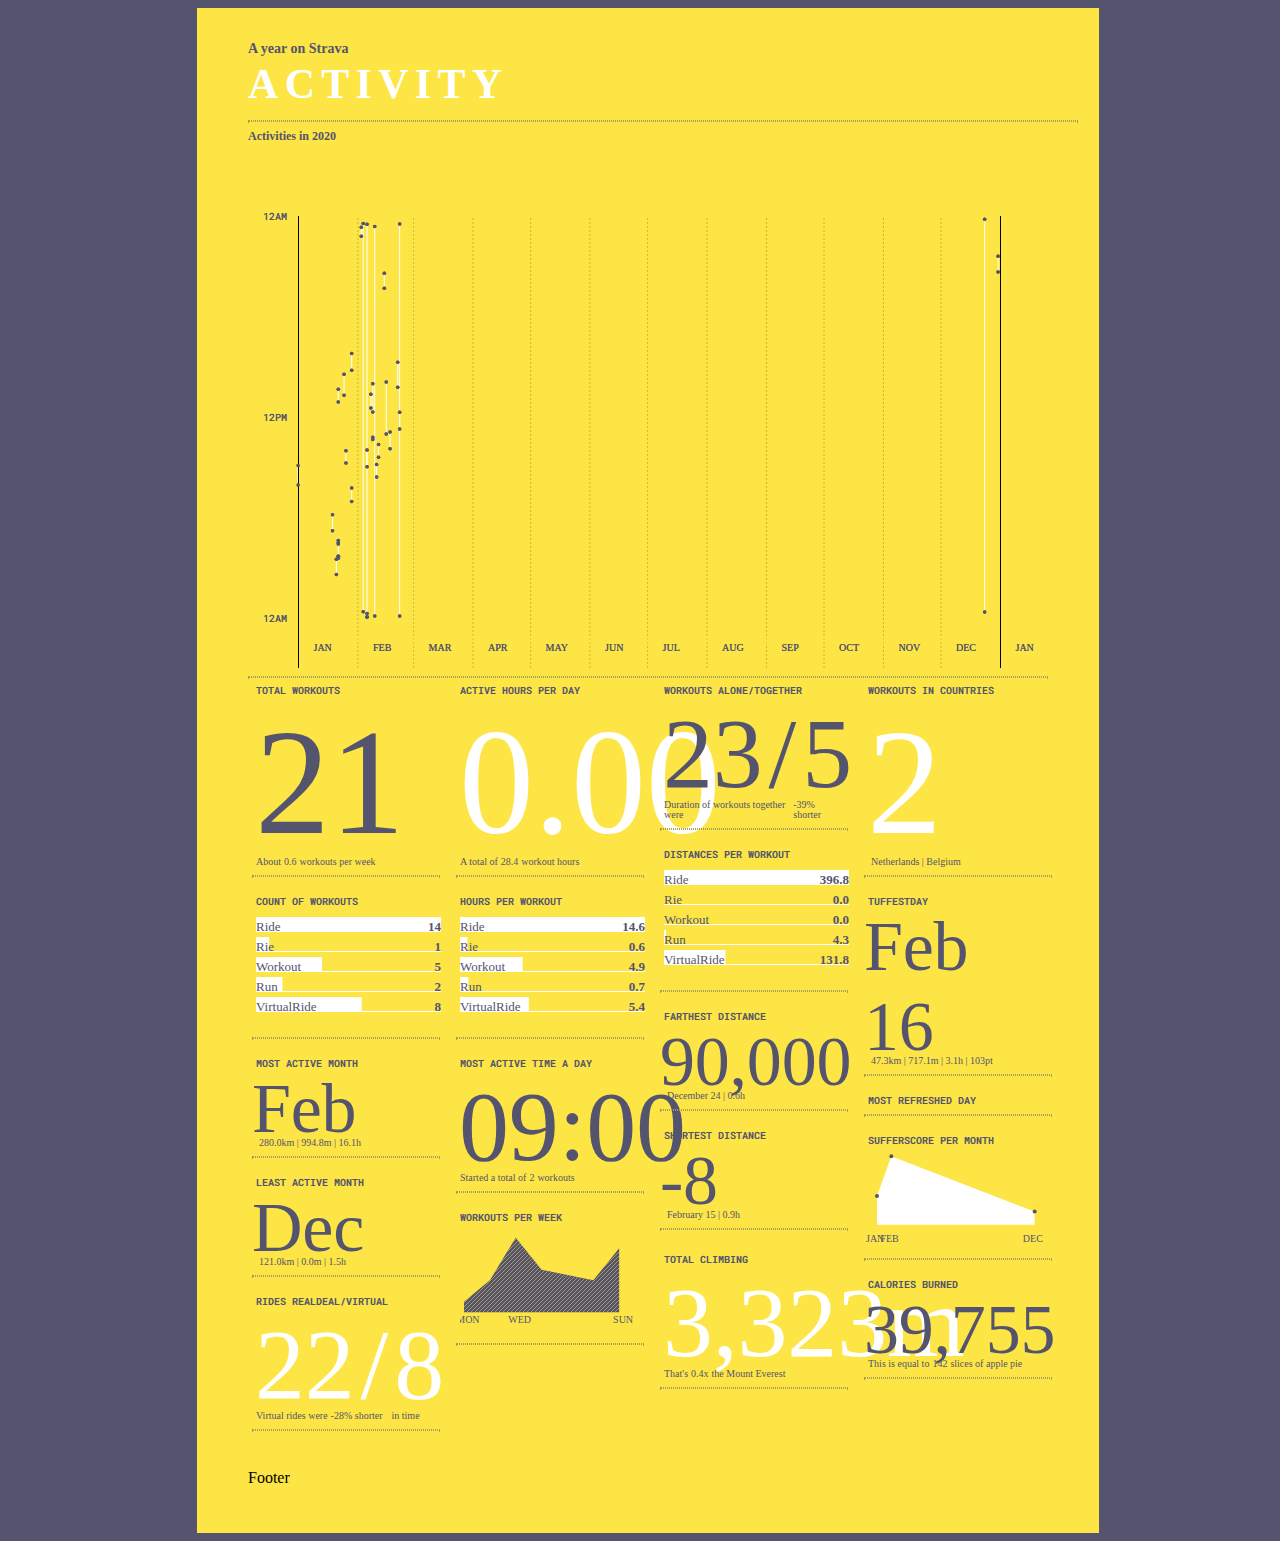
==== index.html @ 21e6b9fd "Changed grid layout and chart" ====
<!--
Design
- Fonts Calibre, Domaine & Filmotype Giant
- Introduction page
- Userflow from page to strava
- font Sizing
- Colouring


METRICS.JS
V Create event count
V Calculaition alone rides vs TOGETHER. -> NEED TOGETHER RIDE
V Calculation time workouts alone vs Together
- Change time Alone vs Together to distance? -> Doesn't work for other workouts
V Count countries
V Separation Countries
V Transition numbers TWEEN - http://4waisenkinder.de/blog/2014/05/11/d3-dot-js-tween-in-detail/
V Formating Time timeFormat https://bl.ocks.org/zanarmstrong/raw/ca0adb7e426c12c06a95/
V CALCULATION TUFFEST DAY make easier
- timeformat Seconds to HH:MM:SS
V Farthest distance
V Climbing + Calories BURNED
V Shortest distance
V Realdeal VS Virtual
V Fixed activeMonthDetails issue
V Added most & least active month
> workoutsPerWeek
- Measuring interval between activities


DUMBBELL.JS
V Try to link d.start_date_local to Y position of circle to testout concept
V Fix X axis (months)
V Fix Y axis (times)
V Chart dots begin and end event
> Fix lines and dots for event which take longer then one DAY
  Potential solution: Create two different dummbells. If day and movingtime are > 23:59:59, use two differetn line components.

      if time of the day (including moving_time)> is bigger then 24:00:00 then +1 day.
      https://stackoverflow.com/questions/18796291/d3-get-current-time-and-subtract-by-2-hours/18796598

- Animation chart
- Animation numbers -> https://observablehq.com/@d3/transition-texttween

BARS.JS
V Create Array of data
V https://observablehq.com/@andrew1johnston/horizontal-bar-chart-a-la-feltron-annual-report-2013

AREA.JS
V https://observablehq.com/@barrerajulio/d3-area-multi-line-experiment
V Add pattern -> https://stackoverflow.com/questions/17776641/fill-rect-with-pattern
V Add pattern -> https://medium.com/@louisemoxy/how-to-create-a-d3-js-stacked-area-chart-with-pattern-fills-3bc4585a36ca
V D3 patterns -> https://iros.github.io/patternfills/sample_d3.html
- Styled axis -> https://observablehq.com/@d3/styled-axes
- Hightlight X axis -> https://bl.ocks.org/wjones127/4ee8ffdb1327cf34e13c3f256cbc18f1


CSS
- Create header, main, footer for each METRIC box (maybe flexbox)
- Sizing fonts (depending input)
-

-->



<!DOCTYPE html>
<html lang="en" dir="ltr">

<head>
  <meta charset="utf-8">
  <meta name="viewport" content="width=device-width">
  <title>Feltron Reports</title>

<!-- CSS -->
  <link href="/css/main.css" rel="stylesheet">
<!-- Favicon -->
  <link rel="shortcut icon" type="image/png" href="image/LvdM-06.png">
<!-- JS -->
  <script type="text/javascript" src="/js/d3.min.js"></script>
  <script type="text/javascript" src="/js/d3-array.min.js"></script>
  <script type="text/javascript" src="/js/metrics.js"></script>
  <script type="text/javascript" src="/js/dumbbell.js"></script>
  <script type="text/javascript" src="/bars.js"></script>
  <script type="text/javascript" src="/area.js"></script>


  <!-- Fonts -->
  <link href="https://fonts.googleapis.com/css?family=Oswald|PT+Mono&display=swap" rel="stylesheet">
  <link href="//db.onlinewebfonts.com/c/510c631b494ab204ca3399d91a9074f6?family=FilmotypeGiant" rel="stylesheet">
  <link href="https://fonts.googleapis.com/css2?family=Roboto+Mono:wght@700&display=swap" rel="stylesheet">

</head>

<body>

  <div id="container">
    <header>
      <h2>A year on Strava</h2>
      <h1>ACTIVITY</h1>
        <hr class="breakLine">
      <h3>Activities in  <span class="activeYear"></span></h3>
    </header>

    <section>
      <div class="chart">
        <script type="text/javascript" src="/js/dumbbell.js"></script>
      </div>
        <hr class="breakLine">
    </section>

    <main>
  <!-- 1st column     -->
      <div class="metricBig">
        <h4>TOTAL WORKOUTS</h4>
        <h6><span class="workoutsCount" id="valuesDark"></span></h6>
        <h5>About <span class="workoutsCountWeek" id="valuesFooter"> </span> workouts per week</h5>
        <hr class="breakLine">
      </div>

      <div class="metricMedium">
      <h4>COUNT OF WORKOUTS</h4>
      <svg id="barsCountWorkouts" class="barsCountWorkouts"></svg>
        <hr class="breakLine">
      </div>

      <div class="metricSmall">
      <h4>MOST ACTIVE MONTH</h4>
      <h6><span class="mostActiveMonth" id="valuesDarkSmall"></span></h6>
      <h5><span class="mostActiveMonthDetails" id="valuesFooter"></span></h5>
      <hr class="breakLine">
      </div>

      <div class="metricSmall">
        <h4>LEAST ACTIVE MONTH</h4>
        <h6><span class="leastActiveMonth" id="valuesDarkSmall"></span></h6>
        <h5><span class="leastActiveMonthDetails" id="valuesFooter"></span></h5>
        <hr class="breakLine">
      </div>

      <div class="metricMedium">
        <h4>RIDES REALDEAL/VIRTUAL</h4>
        <h6><span class="workoutsRealdeal" id="valuesLightMedium"></span><span id="valuesLightMedium">/</span><span class="workoutsVirtual" id="valuesLightMedium"></span></h6>
        <h5>Virtual rides were <span class="workoutsHoursChangeVirtual" id="valuesFooter"></span><span class="workoutsRealdealVirtual" id="valuesFooter"></span>in time</h5>
        <hr class="breakLine">
      </div>

<!-- 2nd COLUMN -->
      <div class="metricBig">
        <h4>ACTIVE HOURS PER DAY</h4>
        <h6><span class="workoutsHoursPerDay" id="valuesLight"></span></h6>
        <h5>A total of <span class="workoutsHoursTotal" id="valuesFooter"></span> workout hours</h5>
        <hr class="breakLine">
      </div>
      <div class="metricMedium">
        <h4>HOURS PER WORKOUT</h4>
        <svg id="barsHoursWorkouts" class="barsHoursWorkouts">
        </svg>
        <hr class="breakLine">
      </div>
      <div class="metricMedium">
        <h4>MOST ACTIVE TIME A DAY</h4>
        <h6><span class="activeTimeOfDay" id="valuesDarkMedium"></span></h6>
        <h5>Started a total of <span class="activeTimeOfDayDetails" id="valuesFooter"></span> workouts </h5>
        <hr class="breakLine">
      </div>
      <div class="metricMedium">
        <h4>WORKOUTS PER WEEK</h4>
        <svg id="areaWorkoutsPerWeek" class="areaWorkoutsPerWeek">
        </svg>
        <hr class="breakLine">
      </div>

  <!-- 3th COLUMN     -->


      <div class="metricMedium">
        <h4>WORKOUTS ALONE/TOGETHER</h4>
        <h6><span class="workoutsAlone" id="valuesDarkMedium"></span><span id="valuesDarkMedium">/</span><span class="workoutsTogether" id="valuesDarkMedium"></span></h6>
        <h5>Duration of workouts together were <span class="workoutsHoursChange" id="valuesFooter"></span><span class="workoutsAloneTogether" id="valuesFooter"></span></h5>
        <hr class="breakLine">
      </div>
      <div class="metricMedium">
        <h4>DISTANCES PER WORKOUT</h4>
        <svg id="barsDistanceWorkouts" class="barsDistanceWorkouts">
        </svg>
        <hr class="breakLine">
      </div>
      <div class="metricSmall">
        <h4>FARTHEST DISTANCE</h4>
        <h6><span class="farthestDistance" id="valuesDarkSmall"></span></h6>
        <h5><span class="farthestDistanceDetails" id="valuesFooter"></span></h5>
        <hr class="breakLine">
      </div>
      <div class="metricMedium">
        <h4>SHORTEST DISTANCE</h4>
        <h6><span class="shortestDistance" id="valuesDarkSmall"></span></h6>
        <h5><span class="shortestDistanceDetails" id="valuesFooter"></span></h5>
        <hr class="breakLine">
      </div>
      <div class="metricMedium">
        <h4>TOTAL CLIMBING</h4>
        <h6><span class="climbing" id="valuesLightMedium"></span></h6>
        <h5>That's <span class="climbingDetails" id="valuesFooter"></span> the Mount Everest</h5>
        <hr class="breakLine">
      </div>

  <!-- 4th COLUMN -->
      <div class="metricBig">
        <h4>WORKOUTS IN COUNTRIES</h4>
        <h6><span class="countriesVisitedCount" id="valuesLight"></span></h6>
        <h5><span class="countriesVisited" id="valuesFooter"></span></h5>
        <hr class="breakLine">
      </div>
      <div class="metricSmall">
        <h4>TUFFESTDAY</h4>
        <h6><span class="tuffestDay" id="valuesDarkSmall"></span></h6>
        <h5><span class="tuffestDayDetails" id="valuesFooter"></span></h5>
        <hr class="breakLine">
      </div>
      <div class="metricSmall">
        <h4>MOST REFRESHED DAY</h4>
            <hr class="breakLine">
      </div>
      <div class="metricMedium">
        <h4>SUFFERSCORE PER MONTH</h4>
        <svg id="areaSufferScorePerMonth" class="areaSufferScorePerMonth">
        </svg>
            <hr class="breakLine">
      </div>







      <div class="metricSmall">
        <h4>CALORIES BURNED</h4>
        <h6><span class="calories" id="valuesDarkSmall"></span></h6>
        <h5>This is equal to <span class="caloriesDetails" id="valuesFooter"></span> slices of apple pie</h5>
        <hr class="breakLine">
      </div>
    </main>

    <footer>
      <p>Footer</p>
    </footer>

  </div>
</body>

</html>
---- css/main.css ----
h1 {
  font-family: PT Mono;
  font-style: normal;
  font-weight: bold;
  font-size: 42px;
  line-height: 134.5%;
  letter-spacing: 0.15em;
  color: #fff;
  margin: 0px 0px 0px 0px;
}

h2 {
  font-family: PT Mono;
  font-style: normal;
  font-weight: bold;
  font-size: 14px;
  line-height: 100%;
  color: #55546E;
  margin: 0px 0px 0px 0px;
}

h3 {
  font-family: PT Mono;
  font-style: normal;
  font-weight: bold;
  font-size: 12px;
  line-height: 100%;
  color: #55546E;
  margin: 0px 0px 0px 0px;
}

h4 {
  font-family: 'Roboto Mono', monospace;
  font-weight: bold;
  font-size: 10px;
  line-height: 100%;
  color: #55546E;
  margin: 4px 0px 0px 4px;
}

h5 {
  font-family: PT Sans;
  font-weight: normal;
  font-size: 10px;
  line-height: 100%;
  display: flex;
  /* align-items: flex-end; */
  color: #55546E;
  margin: 4px 0px 4px 4px;
}

h6 {
  font-family: FilmotypeGiant;
  font-weight: 300;
  /* font-size: 150px;   */
  /* line-height: 100%; */
  letter-spacing: -0.02em;
  color: #55546E;
  margin: 0px 0px -15px 0px;
  }


body {
  background-color: #55546E;
  width: 100%;
}

.breakLine {
  border: 1px dotted #A99D5A; */

}

#container {
  display: grid;
  background: #FCE545;
  grid-template-areas:
    "header header header header"
    "chart chart chart chart"
    "content content content content"
    "footer footer footer footer";
  grid-template-columns: 1fr 1fr 1fr 1fr;
  grid-template-rows: 150px 500px .05fr 80px;
  grid-gap: 10px;
  max-width: 800px;
  margin: auto;
  padding: 0px 51px 0px 51px;
  grid-auto-flow: row;
}





header {
  grid-row: header;
  grid-column: header;
  padding-top: 34px;
}

section {
  grid-row: chart;
  grid-column: chart;
  max-width: 800px;
}

main {
  /* grid-row: content;
  grid-column: content;
  display: grid; */
  /* display: flex;
  flex-direction: column;
  flex-wrap: wrap; */

  /* grid-template-columns: repeat(4, 1fr);
  grid-gap: 5px;
  height: auto; */

  column-count: 4;
  column-gap: 1em;
  width: 800px;
}



footer {
  grid-row: footer;
  grid-column: footer;
}

/* header, main, footer {
  border: 1px dashed;
} */

/* CHART */
.chart {
  width: 800px;
  height: 500px;
  /* border: solid 1px #000; */
}


#areaWorkoutsPerWeek{
  width: 185px;
  height: 100px;
  /* border: solid 1px #000; */
}

#areaSufferScorePerMonth{
  width: 185px;
  height: 100px;
  /* border: solid 1px #000; */
}
svg {
  /* background-color: #fff; */
}

.xAxis line, .xAxis path, .yAxis line, .yAxis path {
  stroke: #FCE545;
}
.xAxis text {
  fill: #55546E;
  font-family: PT Mono;
  font-style: normal;
  text-transform: uppercase;
  /* background-color: black; */
}

.yAxis text {
  fill: #55546E;
  font-family: 'Roboto Mono', monospace;
  font-style: normal;
  text-transform: uppercase;
}


.barsCountWorkouts {
  width: 200px;
height: 110px;
  margin: 4px;
}

.barsHoursWorkouts {
  width: 200px;
  height: 110px;
      margin: 4px;
}

.barsDistanceWorkouts {
  width: 200px;
  height: 110px;
  margin: 4px;
}

.areaWorkoutsPerWeek {
  width: 200px;
  margin: 4px;
}

/* METRICS */
.metricBig {
  padding: 4px;
  height: auto;
  width: 100%;
  /* background-color: #eee; */
  display: inline-block;
  /* margin: 0 0 1em; */
  width: 100%;
}
.metricMedium {
  padding: 4px;
  height: 100px;
  width: 100%;
  /* background-color: #eee; */
display: inline-block;
margin: 0 0 1em;
width: 100%;
}
.metricSmall {
  padding: 4px;
  height: auto;
  width: 100%;
  /* background-color: #eee; */
display: inline-block;
/* margin: 0 0 1em; */
width: 100%;
}


/* VALUES */
#valuesDark{
  margin: 0px 3px 0px 3px;
  color: #55546E;
  font-size: 150px;
}

#valuesDarkMedium{
  margin: 0px 3px 0px 3px;
  color: #55546E;
  font-size: 100px;
}

#valuesDarkSmall{
  margin: -35px  0px -35px 0px;
  color: #55546E;
  font-size: 70px;

}

#valuesLight{
  margin: 0px 3px 0px 3px;
  color: #fff;
  font-size: 150px;
}

#valuesLightMedium{
  margin: 0px 3px 0px 3px;
  color: #fff;
  font-size: 100px;
}

#valuesFooter{
  margin: 0px 3px 0px 3px;
  /* text-transform: uppercase; */
  /* color: #fff; */
}
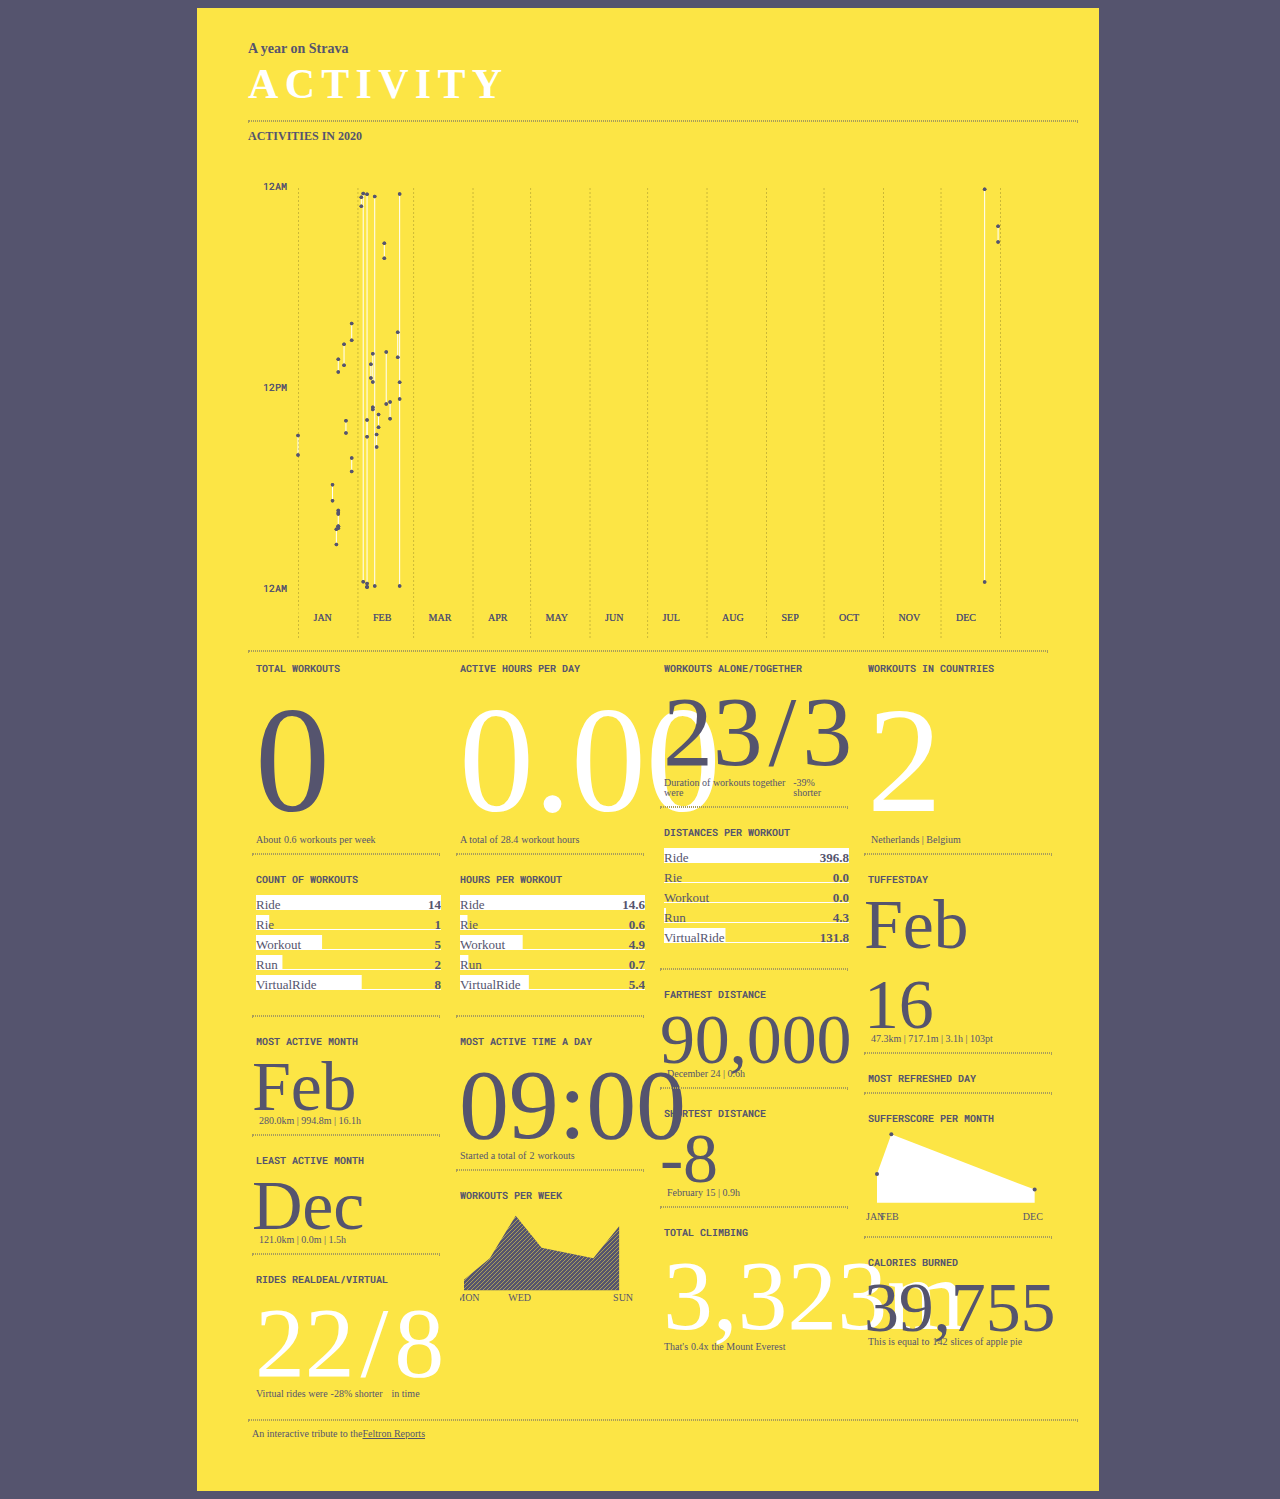
==== commit ea4151d8: "Vertical Yaxisisisis" ====
--- a/index.html
+++ b/index.html
@@ -87,6 +87,8 @@
 
   <!-- Fonts -->
   <link href="https://fonts.googleapis.com/css?family=Oswald|PT+Mono&display=swap" rel="stylesheet">
+  <link href="https://fonts.googleapis.com/css2?family=Roboto+Mono:wght@500&display=swap" rel="stylesheet">
+
   <link href="//db.onlinewebfonts.com/c/510c631b494ab204ca3399d91a9074f6?family=FilmotypeGiant" rel="stylesheet">
   <link href="https://fonts.googleapis.com/css2?family=Roboto+Mono:wght@700&display=swap" rel="stylesheet">
 
@@ -96,7 +98,7 @@
 
   <div id="container">
     <header>
-      <h2>A year on Strava</h2>
+      <h2>A year on Strava </h2>
       <h1>ACTIVITY</h1>
         <hr class="breakLine">
       <h3>Activities in  <span class="activeYear"></span></h3>
@@ -142,7 +144,7 @@
         <h4>RIDES REALDEAL/VIRTUAL</h4>
         <h6><span class="workoutsRealdeal" id="valuesLightMedium"></span><span id="valuesLightMedium">/</span><span class="workoutsVirtual" id="valuesLightMedium"></span></h6>
         <h5>Virtual rides were <span class="workoutsHoursChangeVirtual" id="valuesFooter"></span><span class="workoutsRealdealVirtual" id="valuesFooter"></span>in time</h5>
-        <hr class="breakLine">
+        <!-- <hr class="breakLine"> -->
       </div>
 
 <!-- 2nd COLUMN -->
@@ -166,9 +168,9 @@
       </div>
       <div class="metricMedium">
         <h4>WORKOUTS PER WEEK</h4>
-        <svg id="areaWorkoutsPerWeek" class="areaWorkoutsPerWeek">
-        </svg>
-        <hr class="breakLine">
+        <svg class="areaWorkoutsPerWeek" id="areaWorkoutsPerWeek">
+        </svg>
+        <!-- <hr class="breakLine"> -->
       </div>
 
   <!-- 3th COLUMN     -->
@@ -202,7 +204,7 @@
         <h4>TOTAL CLIMBING</h4>
         <h6><span class="climbing" id="valuesLightMedium"></span></h6>
         <h5>That's <span class="climbingDetails" id="valuesFooter"></span> the Mount Everest</h5>
-        <hr class="breakLine">
+        <!-- <hr class="breakLine"> -->
       </div>
 
   <!-- 4th COLUMN -->
@@ -228,23 +230,17 @@
         </svg>
             <hr class="breakLine">
       </div>
-
-
-
-
-
-
-
       <div class="metricSmall">
         <h4>CALORIES BURNED</h4>
         <h6><span class="calories" id="valuesDarkSmall"></span></h6>
         <h5>This is equal to <span class="caloriesDetails" id="valuesFooter"></span> slices of apple pie</h5>
-        <hr class="breakLine">
+        <!-- <hr class="breakLine"> -->
       </div>
     </main>
 
     <footer>
-      <p>Footer</p>
+        <hr class="breakLine">
+    <h5>An interactive tribute to the <a href="http://feltron.com/" target="_blank"> Feltron Reports</a></h5>
     </footer>
 
   </div>
--- a/css/main.css
+++ b/css/main.css
@@ -27,6 +27,7 @@
   line-height: 100%;
   color: #55546E;
   margin: 0px 0px 0px 0px;
+  text-transform: uppercase;
 }
 
 h4 {
@@ -59,6 +60,15 @@
   margin: 0px 0px -15px 0px;
   }
 
+a:link {
+    color: #55546E;
+      font-weight: normal;
+  }
+
+a:visited {
+  color: #55546E;
+    font-weight: 700;
+}
 
 body {
   background-color: #55546E;
@@ -68,6 +78,16 @@
 .breakLine {
   border: 1px dotted #A99D5A; */
 
+}
+
+.domain {
+  border-radius: -1px;
+  stroke-opacity: 0;
+}
+
+#g {
+  border-radius: -1px;
+  stroke-opacity: 0;
 }
 
 #container {
@@ -79,7 +99,7 @@
     "content content content content"
     "footer footer footer footer";
   grid-template-columns: 1fr 1fr 1fr 1fr;
-  grid-template-rows: 150px 500px .05fr 80px;
+  grid-template-rows: 120px 500px .05fr 80px;
   grid-gap: 10px;
   max-width: 800px;
   margin: auto;
@@ -87,10 +107,6 @@
   grid-auto-flow: row;
 }
 
-
-
-
-
 header {
   grid-row: header;
   grid-column: header;
@@ -104,52 +120,32 @@
 }
 
 main {
-  /* grid-row: content;
-  grid-column: content;
-  display: grid; */
-  /* display: flex;
-  flex-direction: column;
-  flex-wrap: wrap; */
-
-  /* grid-template-columns: repeat(4, 1fr);
-  grid-gap: 5px;
-  height: auto; */
-
   column-count: 4;
   column-gap: 1em;
   width: 800px;
-}
-
-
+  margin: .5em 0 0 0;
+}
 
 footer {
   grid-row: footer;
   grid-column: footer;
-}
-
-/* header, main, footer {
-  border: 1px dashed;
-} */
-
-/* CHART */
+  text-align: right;
+}
+
+
+/* CHARTS */
 .chart {
   width: 800px;
-  height: 500px;
+  /* height: 500px; */
   /* border: solid 1px #000; */
 }
 
-
-#areaWorkoutsPerWeek{
+#areaWorkoutsPerWeek, #areaSufferScorePerMonth{
   width: 185px;
   height: 100px;
   /* border: solid 1px #000; */
 }
 
-#areaSufferScorePerMonth{
-  width: 185px;
-  height: 100px;
-  /* border: solid 1px #000; */
-}
 svg {
   /* background-color: #fff; */
 }
@@ -161,6 +157,14 @@
   fill: #55546E;
   font-family: PT Mono;
   font-style: normal;
+  text-transform: uppercase;
+}
+
+.xAxis text1 {
+  fill: #55546E;
+  font-family: Roboto Mono;
+  /* font-style: normal; */
+  font-weight: 500;
   text-transform: uppercase;
   /* background-color: black; */
 }
@@ -173,23 +177,12 @@
 }
 
 
-.barsCountWorkouts {
+.barsCountWorkouts, .barsHoursWorkouts,  .barsDistanceWorkouts  {
   width: 200px;
 height: 110px;
   margin: 4px;
 }
 
-.barsHoursWorkouts {
-  width: 200px;
-  height: 110px;
-      margin: 4px;
-}
-
-.barsDistanceWorkouts {
-  width: 200px;
-  height: 110px;
-  margin: 4px;
-}
 
 .areaWorkoutsPerWeek {
   width: 200px;
@@ -212,7 +205,7 @@
   width: 100%;
   /* background-color: #eee; */
 display: inline-block;
-margin: 0 0 1em;
+/* margin: 0 0 1em; */
 width: 100%;
 }
 .metricSmall {
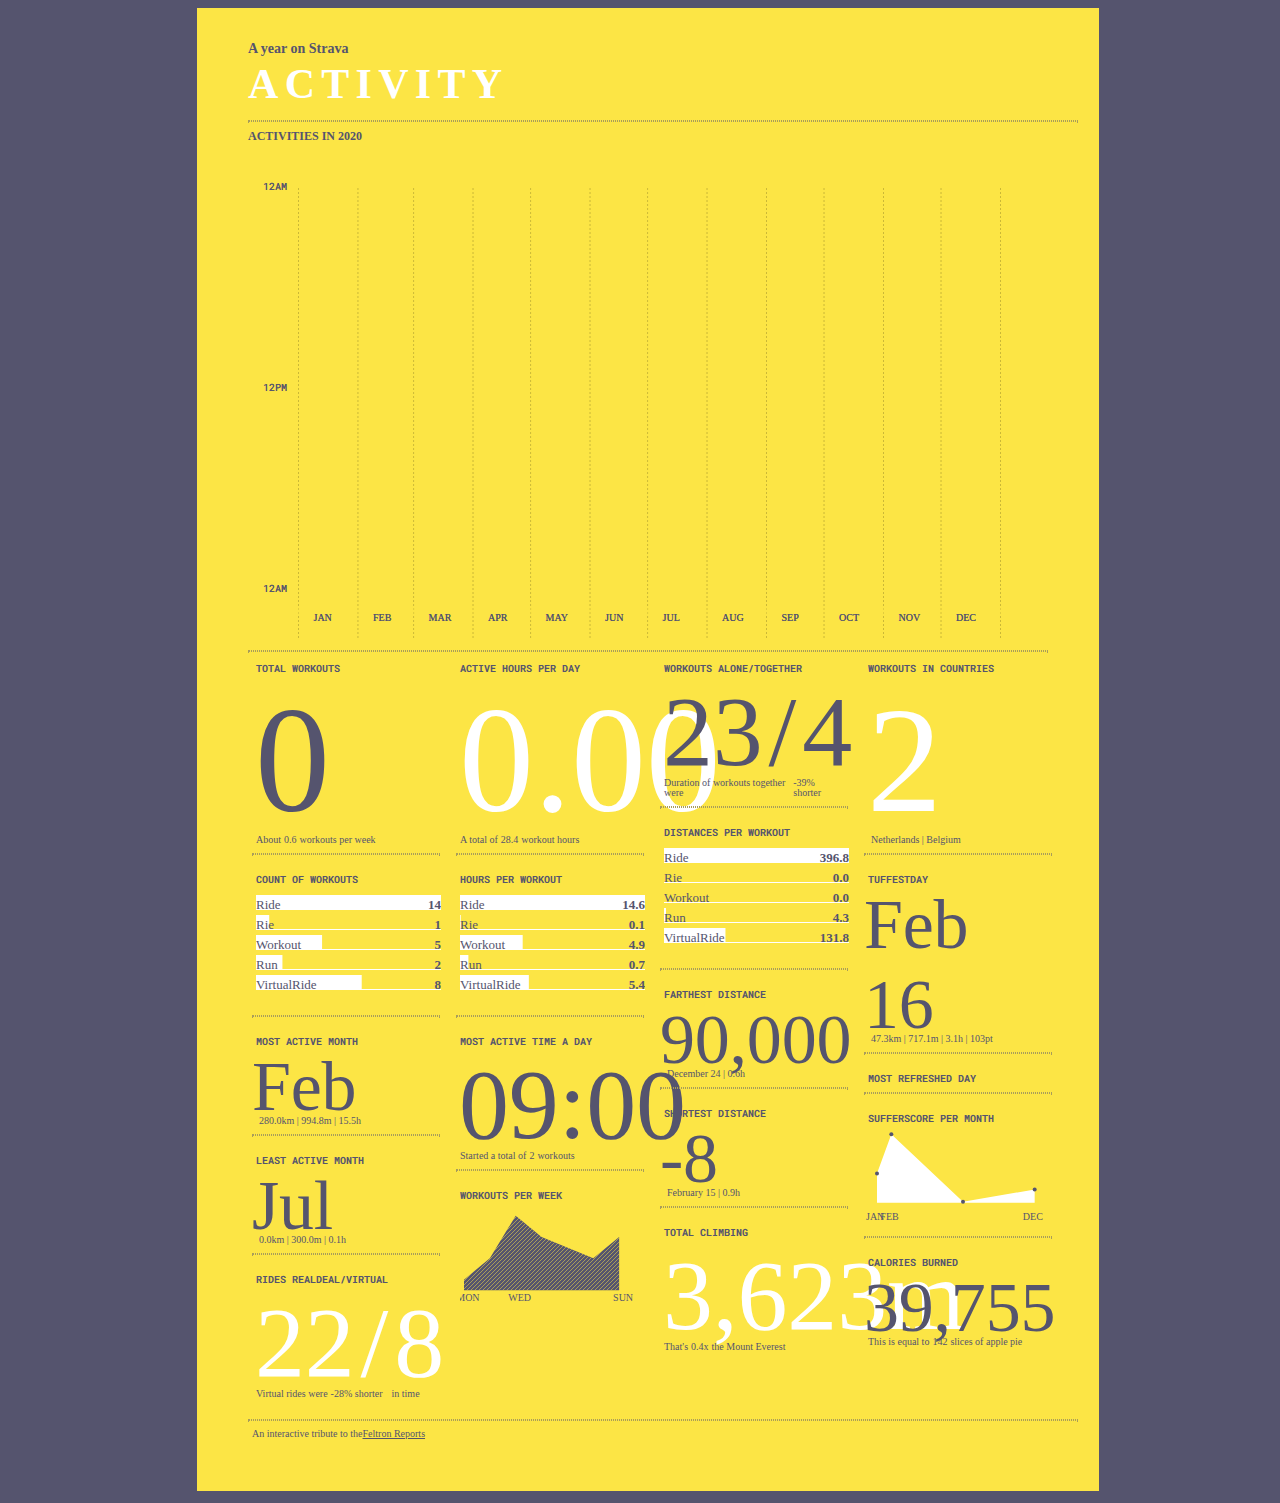
==== commit 0ac0651c: "hover, animation etc" ====
--- a/index.html
+++ b/index.html
@@ -8,57 +8,23 @@
 
 
 METRICS.JS
-V Create event count
-V Calculaition alone rides vs TOGETHER. -> NEED TOGETHER RIDE
-V Calculation time workouts alone vs Together
-- Change time Alone vs Together to distance? -> Doesn't work for other workouts
-V Count countries
-V Separation Countries
-V Transition numbers TWEEN - http://4waisenkinder.de/blog/2014/05/11/d3-dot-js-tween-in-detail/
-V Formating Time timeFormat https://bl.ocks.org/zanarmstrong/raw/ca0adb7e426c12c06a95/
-V CALCULATION TUFFEST DAY make easier
-- timeformat Seconds to HH:MM:SS
-V Farthest distance
-V Climbing + Calories BURNED
-V Shortest distance
-V Realdeal VS Virtual
-V Fixed activeMonthDetails issue
-V Added most & least active month
-> workoutsPerWeek
 - Measuring interval between activities
 
 
 DUMBBELL.JS
-V Try to link d.start_date_local to Y position of circle to testout concept
-V Fix X axis (months)
-V Fix Y axis (times)
-V Chart dots begin and end event
 > Fix lines and dots for event which take longer then one DAY
   Potential solution: Create two different dummbells. If day and movingtime are > 23:59:59, use two differetn line components.
-
       if time of the day (including moving_time)> is bigger then 24:00:00 then +1 day.
       https://stackoverflow.com/questions/18796291/d3-get-current-time-and-subtract-by-2-hours/18796598
-
 - Animation chart
 - Animation numbers -> https://observablehq.com/@d3/transition-texttween
 
-BARS.JS
-V Create Array of data
-V https://observablehq.com/@andrew1johnston/horizontal-bar-chart-a-la-feltron-annual-report-2013
-
 AREA.JS
-V https://observablehq.com/@barrerajulio/d3-area-multi-line-experiment
-V Add pattern -> https://stackoverflow.com/questions/17776641/fill-rect-with-pattern
-V Add pattern -> https://medium.com/@louisemoxy/how-to-create-a-d3-js-stacked-area-chart-with-pattern-fills-3bc4585a36ca
-V D3 patterns -> https://iros.github.io/patternfills/sample_d3.html
 - Styled axis -> https://observablehq.com/@d3/styled-axes
 - Hightlight X axis -> https://bl.ocks.org/wjones127/4ee8ffdb1327cf34e13c3f256cbc18f1
 
-
 CSS
-- Create header, main, footer for each METRIC box (maybe flexbox)
-- Sizing fonts (depending input)
--
+
 
 -->
 
@@ -89,7 +55,7 @@
   <link href="https://fonts.googleapis.com/css?family=Oswald|PT+Mono&display=swap" rel="stylesheet">
   <link href="https://fonts.googleapis.com/css2?family=Roboto+Mono:wght@500&display=swap" rel="stylesheet">
 
-  <link href="//db.onlinewebfonts.com/c/510c631b494ab204ca3399d91a9074f6?family=FilmotypeGiant" rel="stylesheet">
+  <!-- <link href="//db.onlinewebfonts.com/c/510c631b494ab204ca3399d91a9074f6?family=FilmotypeGiant" rel="stylesheet"> -->
   <link href="https://fonts.googleapis.com/css2?family=Roboto+Mono:wght@700&display=swap" rel="stylesheet">
 
 </head>
--- a/css/main.css
+++ b/css/main.css
@@ -80,15 +80,9 @@
 
 }
 
-.domain {
-  border-radius: -1px;
-  stroke-opacity: 0;
-}
-
-#g {
-  border-radius: -1px;
-  stroke-opacity: 0;
-}
+
+
+
 
 #container {
   display: grid;
@@ -140,10 +134,40 @@
   /* border: solid 1px #000; */
 }
 
+.domain {
+  border-radius: -1px;
+  stroke-opacity: 0;
+}
+
+.circle1{
+  /* r: 1.75px; */
+}
+
+.circle2{
+  /* r: 1.75px; */
+}
+.line{
+
+}
+
+.tooltip {
+  display: inline-block;
+  position: absolute;
+  text-align: left;
+  padding: 6px;
+  font-family: PT Mono;
+  font-style: normal;
+  font-size: 12px;
+  color: white;
+  background: #55546E;
+  border-radius: 3px;
+  pointer-events: none;
+}
+
+/* AREACHART */
 #areaWorkoutsPerWeek, #areaSufferScorePerMonth{
   width: 185px;
   height: 100px;
-  /* border: solid 1px #000; */
 }
 
 svg {
@@ -158,6 +182,8 @@
   font-family: PT Mono;
   font-style: normal;
   text-transform: uppercase;
+  background-size: 5px;
+  background-color: black;
 }
 
 .xAxis text1 {
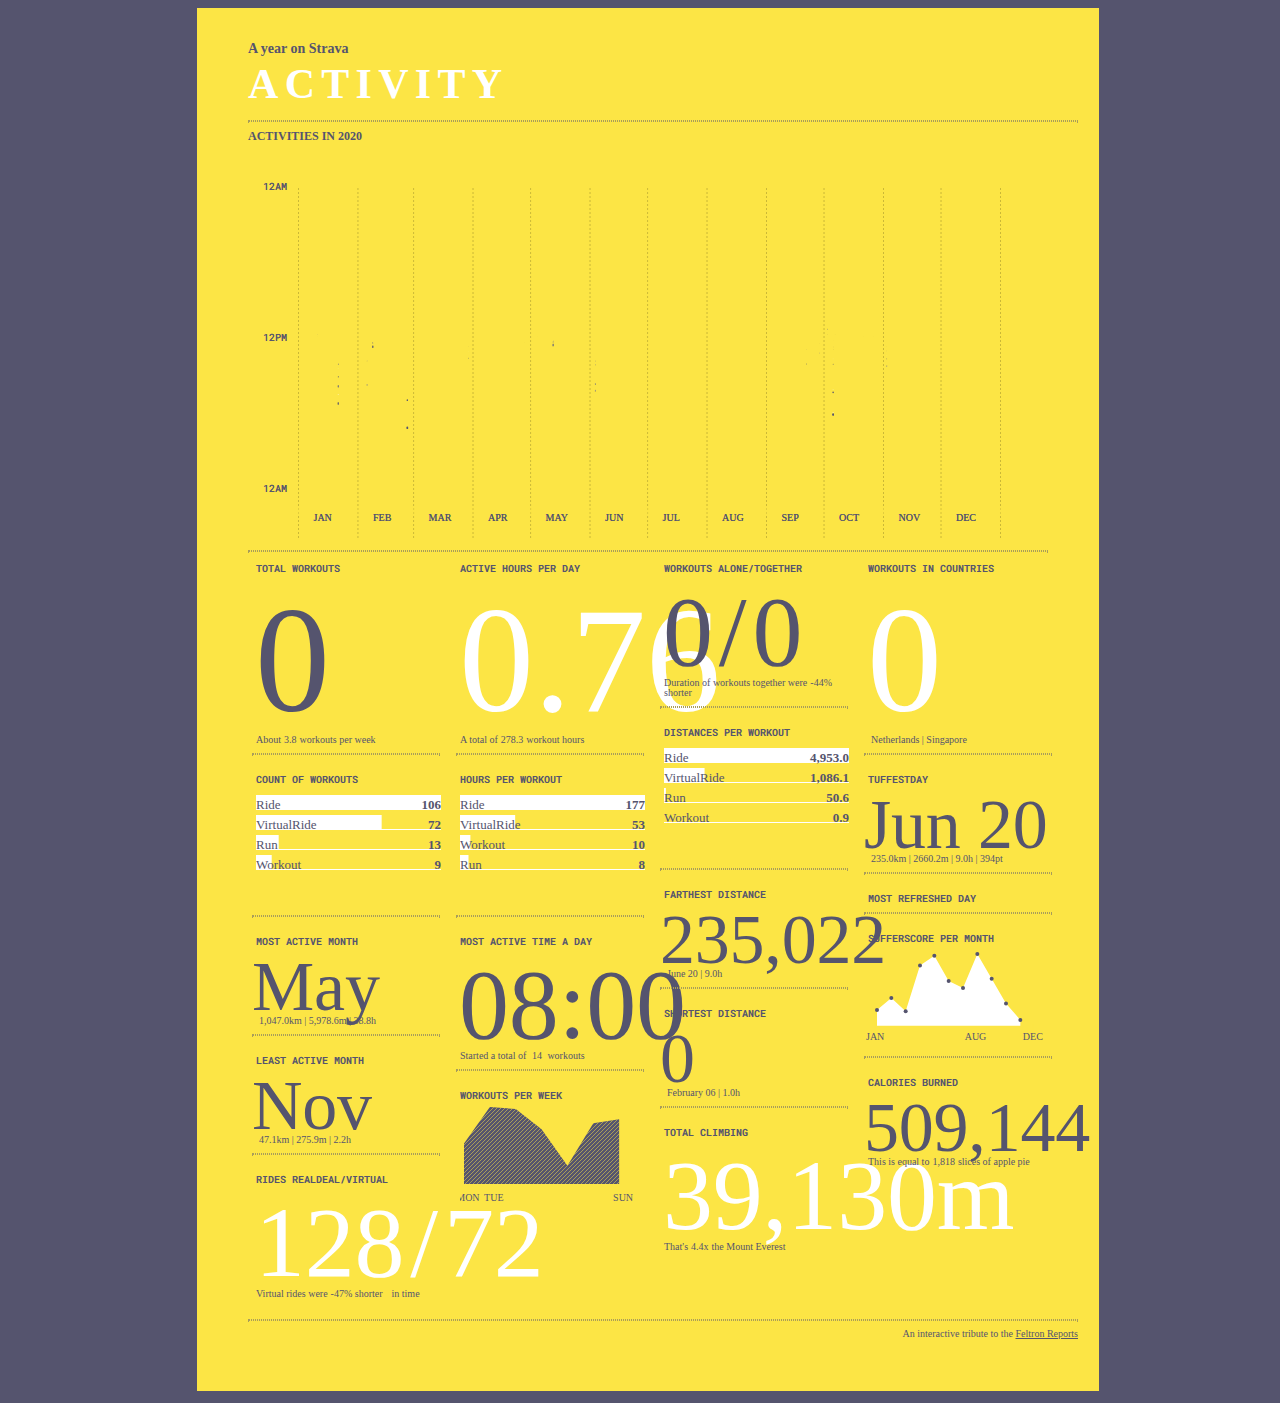
==== commit de940b8a: "MStyling changes" ====
--- a/index.html
+++ b/index.html
@@ -55,7 +55,7 @@
   <link href="https://fonts.googleapis.com/css?family=Oswald|PT+Mono&display=swap" rel="stylesheet">
   <link href="https://fonts.googleapis.com/css2?family=Roboto+Mono:wght@500&display=swap" rel="stylesheet">
 
-  <!-- <link href="//db.onlinewebfonts.com/c/510c631b494ab204ca3399d91a9074f6?family=FilmotypeGiant" rel="stylesheet"> -->
+  <link href="//db.onlinewebfonts.com/c/510c631b494ab204ca3399d91a9074f6?family=FilmotypeGiant" rel="stylesheet">
   <link href="https://fonts.googleapis.com/css2?family=Roboto+Mono:wght@700&display=swap" rel="stylesheet">
 
 </head>
@@ -82,7 +82,7 @@
       <div class="metricBig">
         <h4>TOTAL WORKOUTS</h4>
         <h6><span class="workoutsCount" id="valuesDark"></span></h6>
-        <h5>About <span class="workoutsCountWeek" id="valuesFooter"> </span> workouts per week</h5>
+        <h5>About<span class="workoutsCountWeek" id="valuesFooter"> </span>workouts per week</h5>
         <hr class="breakLine">
       </div>
 
@@ -109,7 +109,7 @@
       <div class="metricMedium">
         <h4>RIDES REALDEAL/VIRTUAL</h4>
         <h6><span class="workoutsRealdeal" id="valuesLightMedium"></span><span id="valuesLightMedium">/</span><span class="workoutsVirtual" id="valuesLightMedium"></span></h6>
-        <h5>Virtual rides were <span class="workoutsHoursChangeVirtual" id="valuesFooter"></span><span class="workoutsRealdealVirtual" id="valuesFooter"></span>in time</h5>
+        <h5>Virtual rides were<span class="workoutsHoursChangeVirtual" id="valuesFooter"></span><span class="workoutsRealdealVirtual" id="valuesFooter"></span>in time</h5>
         <!-- <hr class="breakLine"> -->
       </div>
 
@@ -117,7 +117,7 @@
       <div class="metricBig">
         <h4>ACTIVE HOURS PER DAY</h4>
         <h6><span class="workoutsHoursPerDay" id="valuesLight"></span></h6>
-        <h5>A total of <span class="workoutsHoursTotal" id="valuesFooter"></span> workout hours</h5>
+        <h5>A total of<span class="workoutsHoursTotal" id="valuesFooter"></span>workout hours</h5>
         <hr class="breakLine">
       </div>
       <div class="metricMedium">
@@ -145,7 +145,7 @@
       <div class="metricMedium">
         <h4>WORKOUTS ALONE/TOGETHER</h4>
         <h6><span class="workoutsAlone" id="valuesDarkMedium"></span><span id="valuesDarkMedium">/</span><span class="workoutsTogether" id="valuesDarkMedium"></span></h6>
-        <h5>Duration of workouts together were <span class="workoutsHoursChange" id="valuesFooter"></span><span class="workoutsAloneTogether" id="valuesFooter"></span></h5>
+        <h5>Duration of workouts together were<span class="workoutsHoursChange" id="valuesFooter"></span><span class="workoutsAloneTogether" id="valuesFooter"></span></h5>
         <hr class="breakLine">
       </div>
       <div class="metricMedium">
@@ -169,7 +169,7 @@
       <div class="metricMedium">
         <h4>TOTAL CLIMBING</h4>
         <h6><span class="climbing" id="valuesLightMedium"></span></h6>
-        <h5>That's <span class="climbingDetails" id="valuesFooter"></span> the Mount Everest</h5>
+        <h5>That's<span class="climbingDetails" id="valuesFooter"></span>the Mount Everest</h5>
         <!-- <hr class="breakLine"> -->
       </div>
 
@@ -199,7 +199,7 @@
       <div class="metricSmall">
         <h4>CALORIES BURNED</h4>
         <h6><span class="calories" id="valuesDarkSmall"></span></h6>
-        <h5>This is equal to <span class="caloriesDetails" id="valuesFooter"></span> slices of apple pie</h5>
+        <h5>This is equal to<span class="caloriesDetails" id="valuesFooter"></span>slices of apple pie</h5>
         <!-- <hr class="breakLine"> -->
       </div>
     </main>
--- a/css/main.css
+++ b/css/main.css
@@ -44,7 +44,7 @@
   font-weight: normal;
   font-size: 10px;
   line-height: 100%;
-  display: flex;
+  /* display: flex; */
   /* align-items: flex-end; */
   color: #55546E;
   margin: 4px 0px 4px 4px;
@@ -93,7 +93,7 @@
     "content content content content"
     "footer footer footer footer";
   grid-template-columns: 1fr 1fr 1fr 1fr;
-  grid-template-rows: 120px 500px .05fr 80px;
+  grid-template-rows: 120px 400px .05fr 80px;
   grid-gap: 10px;
   max-width: 800px;
   margin: auto;
@@ -282,3 +282,41 @@
   /* text-transform: uppercase; */
   /* color: #fff; */
 }
+
+
+/* CSS Mobile */
+/* @media screen and (max-width: 800px) {
+  #container {
+    display: grid;
+    background: #FCE545;
+    grid-template-areas:
+      "header header header header"
+      "chart chart chart chart"
+      "content content content content"
+      "footer footer footer footer";
+    grid-template-columns: 1fr 1fr 1fr 1fr;
+    grid-template-rows: 120px 250px .05fr 80px;
+    grid-gap: 10px;
+    max-width: 250px;
+    margin: auto;
+    padding: 0px 51px 0px 51px;
+    grid-auto-flow: row;
+  }
+
+  .chart {
+    width: 250px;
+  }
+  section {
+    grid-row: chart;
+    grid-column: chart;
+    max-width: 250px;
+  }
+
+  main {
+    column-count: 1;
+    column-gap: 1em;
+    width: 250px;
+    margin: .5em 0 0 0;
+  }
+
+} */
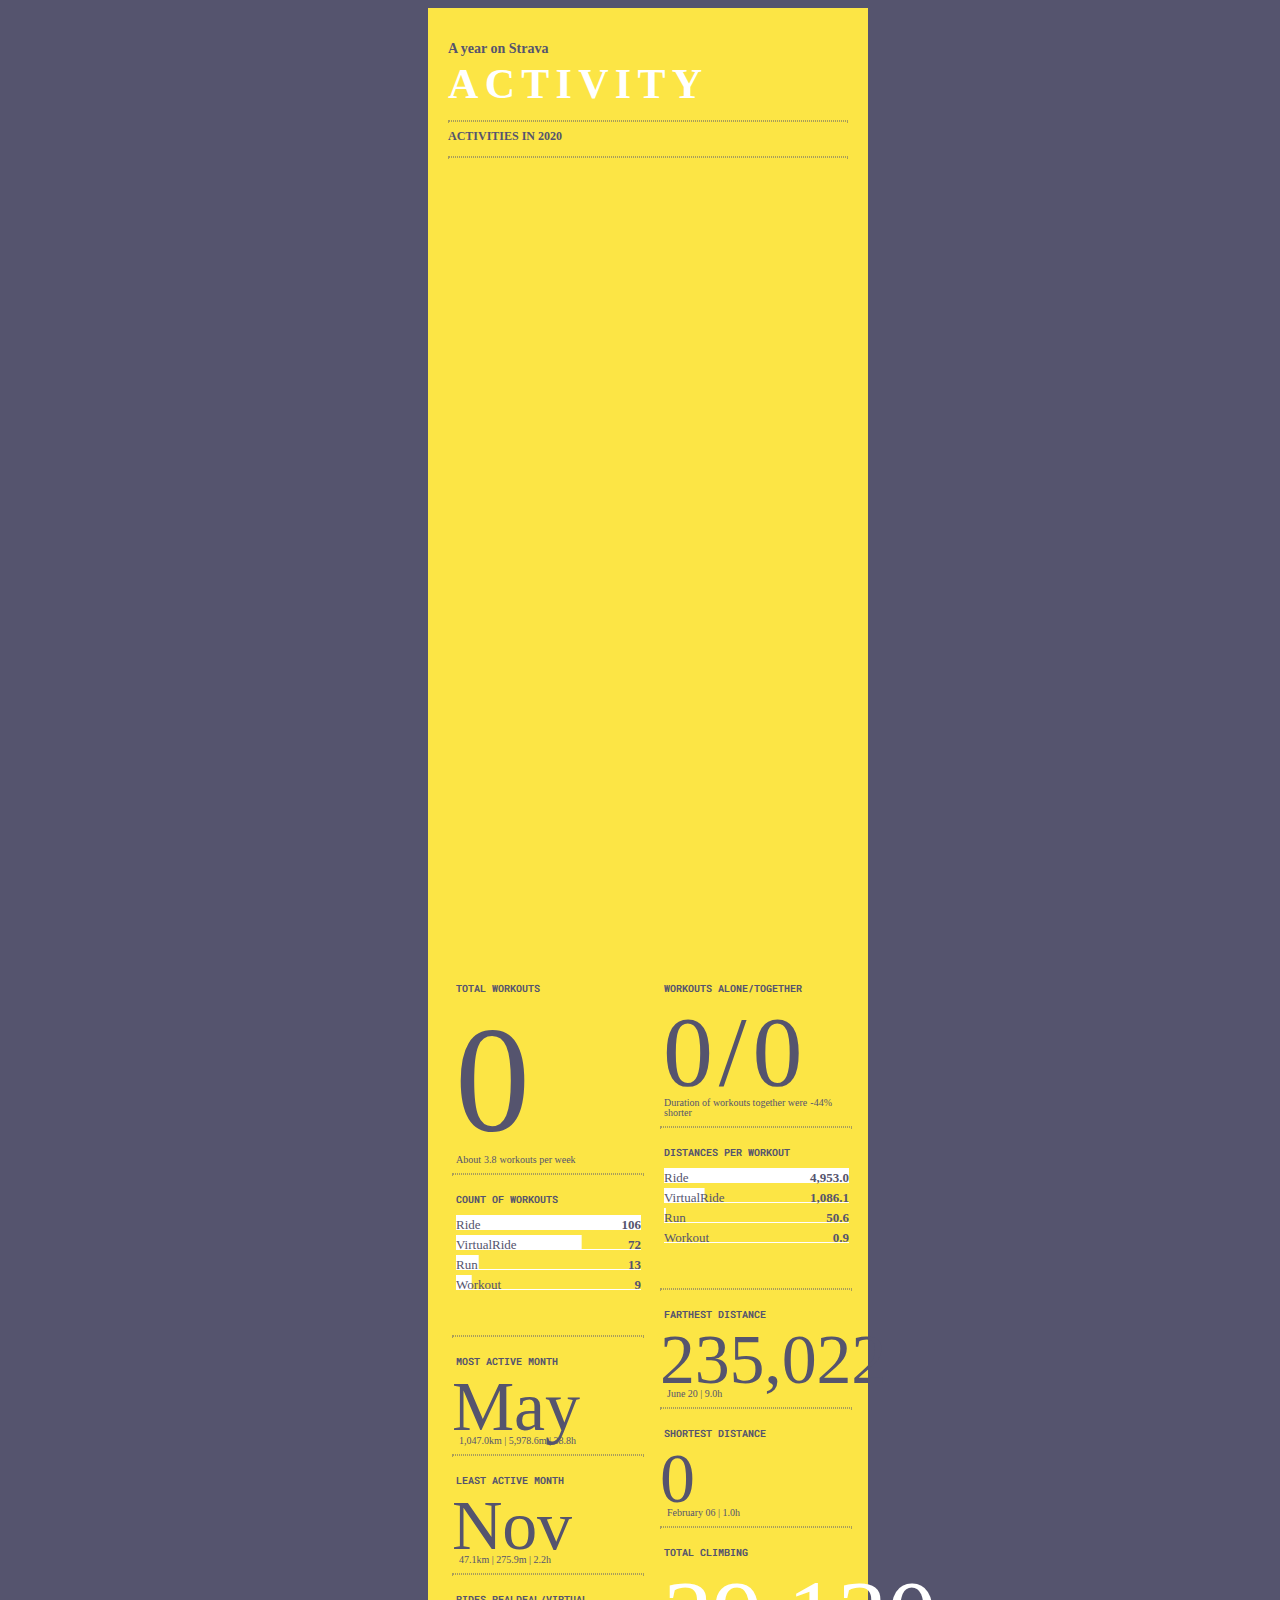
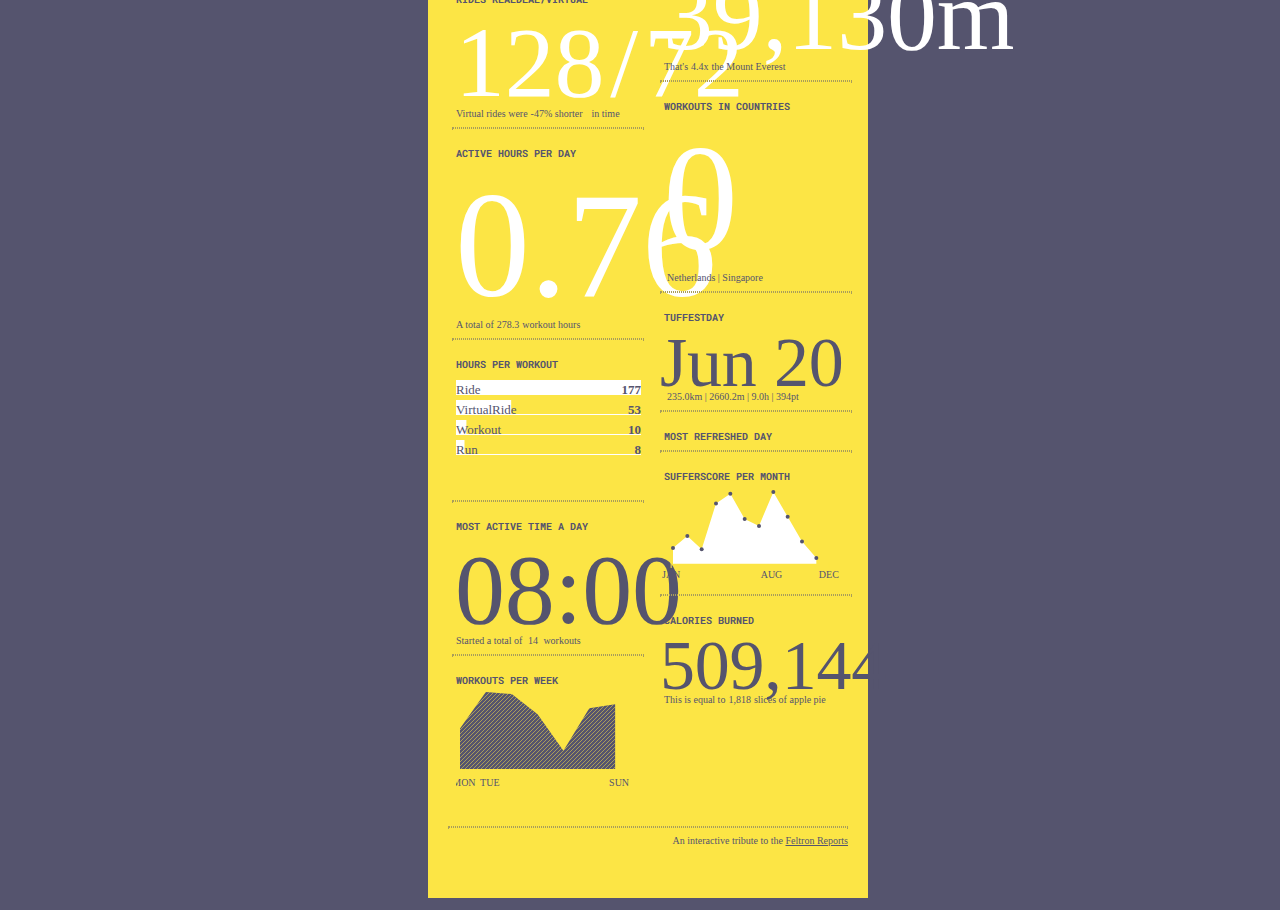
==== commit bc370463: "Mobile version chart" ====
--- a/index.html
+++ b/index.html
@@ -46,7 +46,8 @@
   <script type="text/javascript" src="/js/d3.min.js"></script>
   <script type="text/javascript" src="/js/d3-array.min.js"></script>
   <script type="text/javascript" src="/js/metrics.js"></script>
-  <script type="text/javascript" src="/js/dumbbell.js"></script>
+  <!-- <script type="text/javascript" src="/js/dumbbell.js"></script> -->
+  <script type="text/javascript" src="/js/mobile_dumbbell.js"></script>
   <script type="text/javascript" src="/bars.js"></script>
   <script type="text/javascript" src="/area.js"></script>
 
@@ -71,9 +72,16 @@
     </header>
 
     <section>
+      <div class="chartmobile">
+        <script type="text/javascript" src="/js/mobile_dumbbell.js"></script>
+        <!-- <script type="text/javascript" src="/js/dumbbell.js"></script> -->
+      </div>
+
       <div class="chart">
+        <!-- <script type="text/javascript" src="/js/mobile_dumbbell.js"></script> -->
         <script type="text/javascript" src="/js/dumbbell.js"></script>
       </div>
+
         <hr class="breakLine">
     </section>
 
@@ -110,7 +118,7 @@
         <h4>RIDES REALDEAL/VIRTUAL</h4>
         <h6><span class="workoutsRealdeal" id="valuesLightMedium"></span><span id="valuesLightMedium">/</span><span class="workoutsVirtual" id="valuesLightMedium"></span></h6>
         <h5>Virtual rides were<span class="workoutsHoursChangeVirtual" id="valuesFooter"></span><span class="workoutsRealdealVirtual" id="valuesFooter"></span>in time</h5>
-        <!-- <hr class="breakLine"> -->
+        <hr class="mobileBreakLine">
       </div>
 
 <!-- 2nd COLUMN -->
@@ -170,7 +178,7 @@
         <h4>TOTAL CLIMBING</h4>
         <h6><span class="climbing" id="valuesLightMedium"></span></h6>
         <h5>That's<span class="climbingDetails" id="valuesFooter"></span>the Mount Everest</h5>
-        <!-- <hr class="breakLine"> -->
+        <hr class="mobileBreakLine">
       </div>
 
   <!-- 4th COLUMN -->
--- a/css/main.css
+++ b/css/main.css
@@ -77,9 +77,11 @@
 
 .breakLine {
   border: 1px dotted #A99D5A; */
-
-}
-
+}
+
+.mobileBreakLine {
+  border: 0px dotted #A99D5A; */
+}
 
 
 
@@ -130,24 +132,17 @@
 /* CHARTS */
 .chart {
   width: 800px;
-  /* height: 500px; */
-  /* border: solid 1px #000; */
+  opacity: 1;
+}
+
+.chartmobile {
+  opacity: 1;
+  height: 0px;
 }
 
 .domain {
   border-radius: -1px;
   stroke-opacity: 0;
-}
-
-.circle1{
-  /* r: 1.75px; */
-}
-
-.circle2{
-  /* r: 1.75px; */
-}
-.line{
-
 }
 
 .tooltip {
@@ -285,7 +280,7 @@
 
 
 /* CSS Mobile */
-/* @media screen and (max-width: 800px) {
+@media screen and (max-width: 2000px) {
   #container {
     display: grid;
     background: #FCE545;
@@ -295,28 +290,53 @@
       "content content content content"
       "footer footer footer footer";
     grid-template-columns: 1fr 1fr 1fr 1fr;
-    grid-template-rows: 120px 250px .05fr 80px;
-    grid-gap: 10px;
-    max-width: 250px;
+    grid-template-rows: 120px 800px .05fr 80px;
+    grid-gap: 20px;
+    max-width: 400px;
     margin: auto;
-    padding: 0px 51px 0px 51px;
+    padding: 0px 20px 0px 20px;
     grid-auto-flow: row;
   }
-
-  .chart {
-    width: 250px;
-  }
+.chart {
+  opacity: 0;
+  height: 0px;
+}
+
+  .chartmobile {
+    opacity: 1;
+    /* height: 0px; */
+  }
+
+
+
+  header {
+    grid-row: header;
+    grid-column: header;
+    padding-top: 34px;
+    max-width: 400px;
+  }
+
   section {
     grid-row: chart;
     grid-column: chart;
-    max-width: 250px;
+    max-width: 400px;
   }
 
   main {
-    column-count: 1;
+    column-count: 2;
     column-gap: 1em;
-    width: 250px;
+    width: 400px;
     margin: .5em 0 0 0;
   }
-
-} */
+  footer {
+    grid-row: footer;
+    grid-column: footer;
+    text-align: right;
+    max-width: 400px;
+  }
+  .mobileBreakLine {
+    border: 1px dotted #A99D5A; */
+  }
+
+
+}
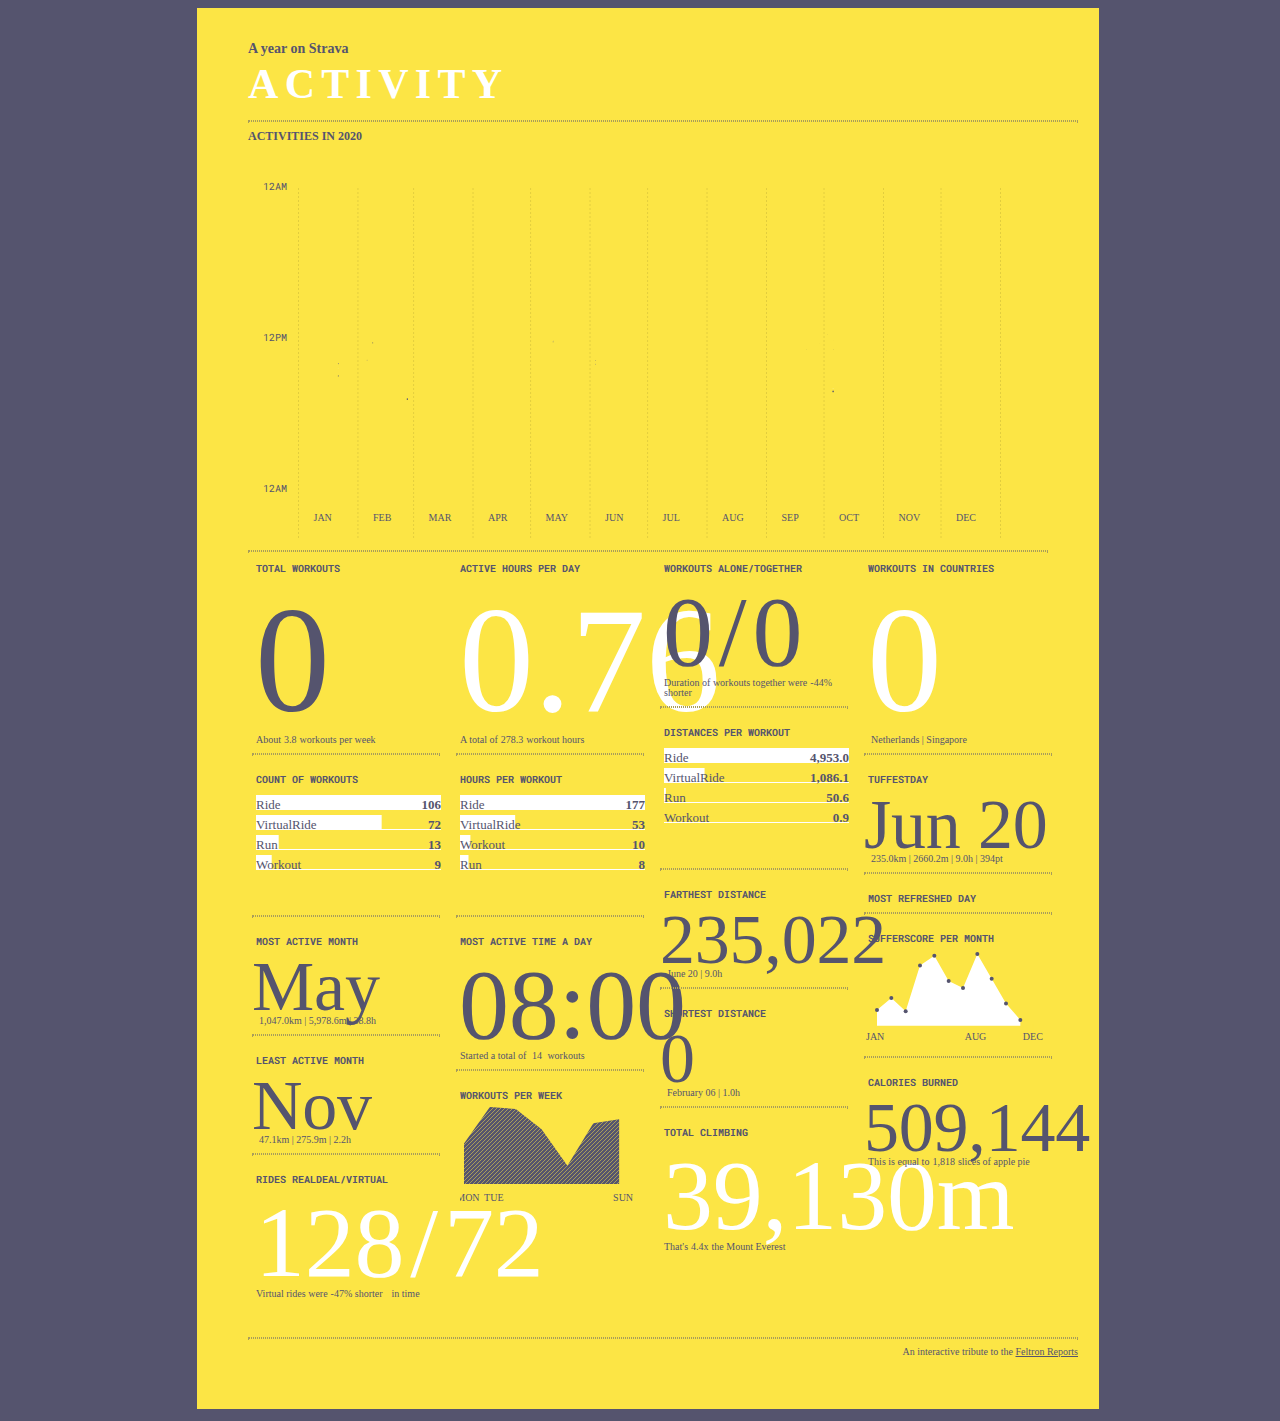
==== commit d2f9ec61: "Fixed orginal dumbbell" ====
--- a/index.html
+++ b/index.html
@@ -47,7 +47,7 @@
   <script type="text/javascript" src="/js/d3-array.min.js"></script>
   <script type="text/javascript" src="/js/metrics.js"></script>
   <!-- <script type="text/javascript" src="/js/dumbbell.js"></script> -->
-  <script type="text/javascript" src="/js/mobile_dumbbell.js"></script>
+  <!-- <script type="text/javascript" src="/js/mobile_dumbbell.js"></script> -->
   <script type="text/javascript" src="/bars.js"></script>
   <script type="text/javascript" src="/area.js"></script>
 
@@ -73,7 +73,7 @@
 
     <section>
       <div class="chartmobile">
-        <script type="text/javascript" src="/js/mobile_dumbbell.js"></script>
+        <!-- <script type="text/javascript" src="/js/mobile_dumbbell.js"></script> -->
         <!-- <script type="text/javascript" src="/js/dumbbell.js"></script> -->
       </div>
 
--- a/css/main.css
+++ b/css/main.css
@@ -132,12 +132,11 @@
 /* CHARTS */
 .chart {
   width: 800px;
-  opacity: 1;
+  display: block;
 }
 
 .chartmobile {
-  opacity: 1;
-  height: 0px;
+  display: none;
 }
 
 .domain {
@@ -280,7 +279,7 @@
 
 
 /* CSS Mobile */
-@media screen and (max-width: 2000px) {
+@media screen and (max-width: 800px) {
   #container {
     display: grid;
     background: #FCE545;
@@ -298,13 +297,11 @@
     grid-auto-flow: row;
   }
 .chart {
-  opacity: 0;
-  height: 0px;
+  display: none;
 }
 
   .chartmobile {
-    opacity: 1;
-    /* height: 0px; */
+    display: block;
   }
 
 
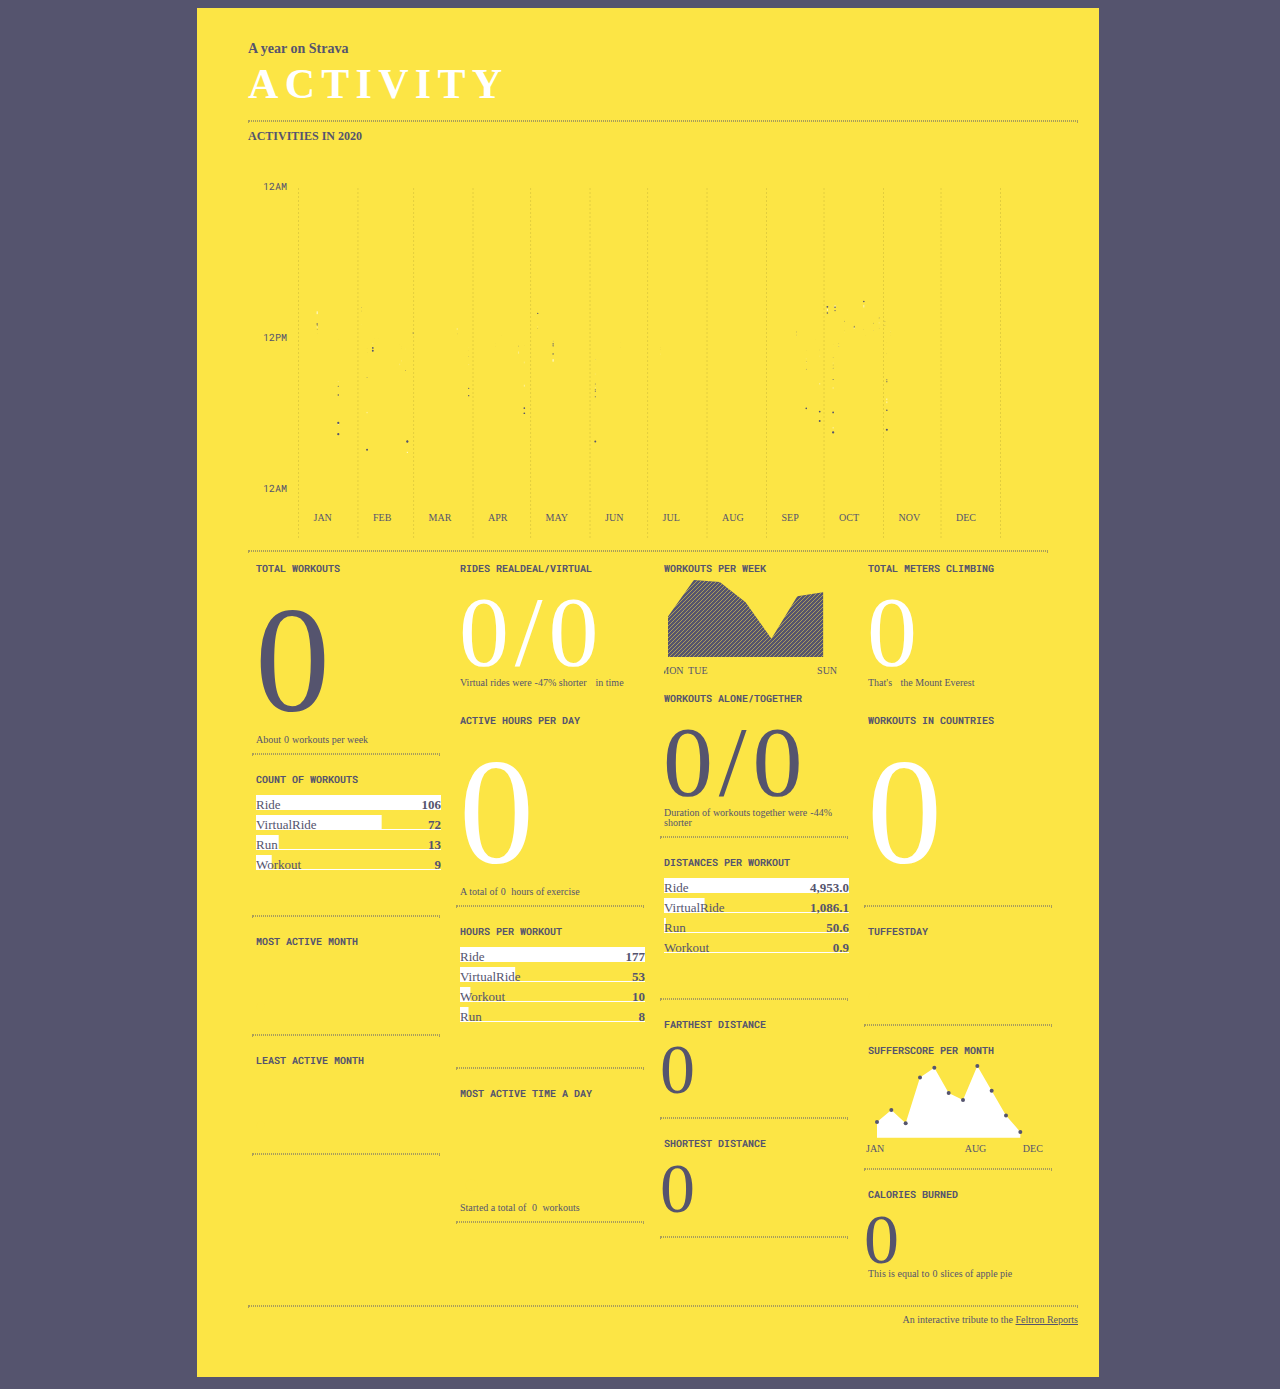
==== commit f1791681: "almost final changes🎉" ====
--- a/index.html
+++ b/index.html
@@ -1,35 +1,3 @@
-<!--
-Design
-- Fonts Calibre, Domaine & Filmotype Giant
-- Introduction page
-- Userflow from page to strava
-- font Sizing
-- Colouring
-
-
-METRICS.JS
-- Measuring interval between activities
-
-
-DUMBBELL.JS
-> Fix lines and dots for event which take longer then one DAY
-  Potential solution: Create two different dummbells. If day and movingtime are > 23:59:59, use two differetn line components.
-      if time of the day (including moving_time)> is bigger then 24:00:00 then +1 day.
-      https://stackoverflow.com/questions/18796291/d3-get-current-time-and-subtract-by-2-hours/18796598
-- Animation chart
-- Animation numbers -> https://observablehq.com/@d3/transition-texttween
-
-AREA.JS
-- Styled axis -> https://observablehq.com/@d3/styled-axes
-- Hightlight X axis -> https://bl.ocks.org/wjones127/4ee8ffdb1327cf34e13c3f256cbc18f1
-
-CSS
-
-
--->
-
-
-
 <!DOCTYPE html>
 <html lang="en" dir="ltr">
 
@@ -46,11 +14,19 @@
   <script type="text/javascript" src="/js/d3.min.js"></script>
   <script type="text/javascript" src="/js/d3-array.min.js"></script>
   <script type="text/javascript" src="/js/metrics.js"></script>
-  <!-- <script type="text/javascript" src="/js/dumbbell.js"></script> -->
-  <!-- <script type="text/javascript" src="/js/mobile_dumbbell.js"></script> -->
-  <script type="text/javascript" src="/bars.js"></script>
-  <script type="text/javascript" src="/area.js"></script>
+  <script type="text/javascript" src="js/smallcharts.js"></script>
 
+
+  <script src="http://ajax.googleapis.com/ajax/libs/jquery/1.11.2/jquery.min.js"></script>
+  <script>
+  $(document).ready(function(){
+    if($(window).width() <= 900) {
+      // location.reload(true);
+  window.location = "mobile.html";
+
+  }
+  });
+  </script>
 
   <!-- Fonts -->
   <link href="https://fonts.googleapis.com/css?family=Oswald|PT+Mono&display=swap" rel="stylesheet">
@@ -72,16 +48,9 @@
     </header>
 
     <section>
-      <div class="chartmobile">
-        <!-- <script type="text/javascript" src="/js/mobile_dumbbell.js"></script> -->
-        <!-- <script type="text/javascript" src="/js/dumbbell.js"></script> -->
-      </div>
-
       <div class="chart">
-        <!-- <script type="text/javascript" src="/js/mobile_dumbbell.js"></script> -->
         <script type="text/javascript" src="/js/dumbbell.js"></script>
       </div>
-
         <hr class="breakLine">
     </section>
 
@@ -125,7 +94,7 @@
       <div class="metricBig">
         <h4>ACTIVE HOURS PER DAY</h4>
         <h6><span class="workoutsHoursPerDay" id="valuesLight"></span></h6>
-        <h5>A total of<span class="workoutsHoursTotal" id="valuesFooter"></span>workout hours</h5>
+        <h5>A total of<span class="workoutsHoursTotal" id="valuesFooter"></span> hours of exercise</h5>
         <hr class="breakLine">
       </div>
       <div class="metricMedium">
@@ -175,7 +144,7 @@
         <hr class="breakLine">
       </div>
       <div class="metricMedium">
-        <h4>TOTAL CLIMBING</h4>
+        <h4>TOTAL METERS CLIMBING</h4>
         <h6><span class="climbing" id="valuesLightMedium"></span></h6>
         <h5>That's<span class="climbingDetails" id="valuesFooter"></span>the Mount Everest</h5>
         <hr class="mobileBreakLine">
@@ -194,10 +163,10 @@
         <h5><span class="tuffestDayDetails" id="valuesFooter"></span></h5>
         <hr class="breakLine">
       </div>
-      <div class="metricSmall">
+      <!-- <div class="metricSmall">
         <h4>MOST REFRESHED DAY</h4>
             <hr class="breakLine">
-      </div>
+      </div> -->
       <div class="metricMedium">
         <h4>SUFFERSCORE PER MONTH</h4>
         <svg id="areaSufferScorePerMonth" class="areaSufferScorePerMonth">
--- a/css/main.css
+++ b/css/main.css
@@ -209,6 +209,10 @@
   margin: 4px;
 }
 
+.mostActiveMonth, .leastActiveMonth{
+  text-transform: uppercase;
+}
+
 /* METRICS */
 .metricBig {
   padding: 4px;
@@ -278,8 +282,10 @@
 }
 
 
+
+
 /* CSS Mobile */
-@media screen and (max-width: 800px) {
+@media screen and (max-width: 900px) {
   #container {
     display: grid;
     background: #FCE545;
@@ -291,49 +297,57 @@
     grid-template-columns: 1fr 1fr 1fr 1fr;
     grid-template-rows: 120px 800px .05fr 80px;
     grid-gap: 20px;
-    max-width: 400px;
+    max-width: 300px;
     margin: auto;
     padding: 0px 20px 0px 20px;
     grid-auto-flow: row;
   }
+
 .chart {
   display: none;
-}
-
-  .chartmobile {
+  visibility: hidden;
+}
+
+.chartmobile {
     display: block;
   }
-
-
 
   header {
     grid-row: header;
     grid-column: header;
     padding-top: 34px;
-    max-width: 400px;
+    max-width: 300px;
   }
 
   section {
     grid-row: chart;
     grid-column: chart;
-    max-width: 400px;
+    max-width: 300px;
   }
 
   main {
     column-count: 2;
     column-gap: 1em;
-    width: 400px;
+    width: 300px;
     margin: .5em 0 0 0;
   }
   footer {
     grid-row: footer;
     grid-column: footer;
     text-align: right;
-    max-width: 400px;
+    max-width: 300px;
   }
   .mobileBreakLine {
     border: 1px dotted #A99D5A; */
   }
 
-
-}
+#valuesDark, #valuesLight{
+      font-size: 100px;
+}
+  #valuesDarkMedium,    #valuesLightMedium{
+  font-size: 80px;
+  }
+  #valuesDarkSmall, #valuesLightMedium {
+font-size: 60px;
+  }
+}
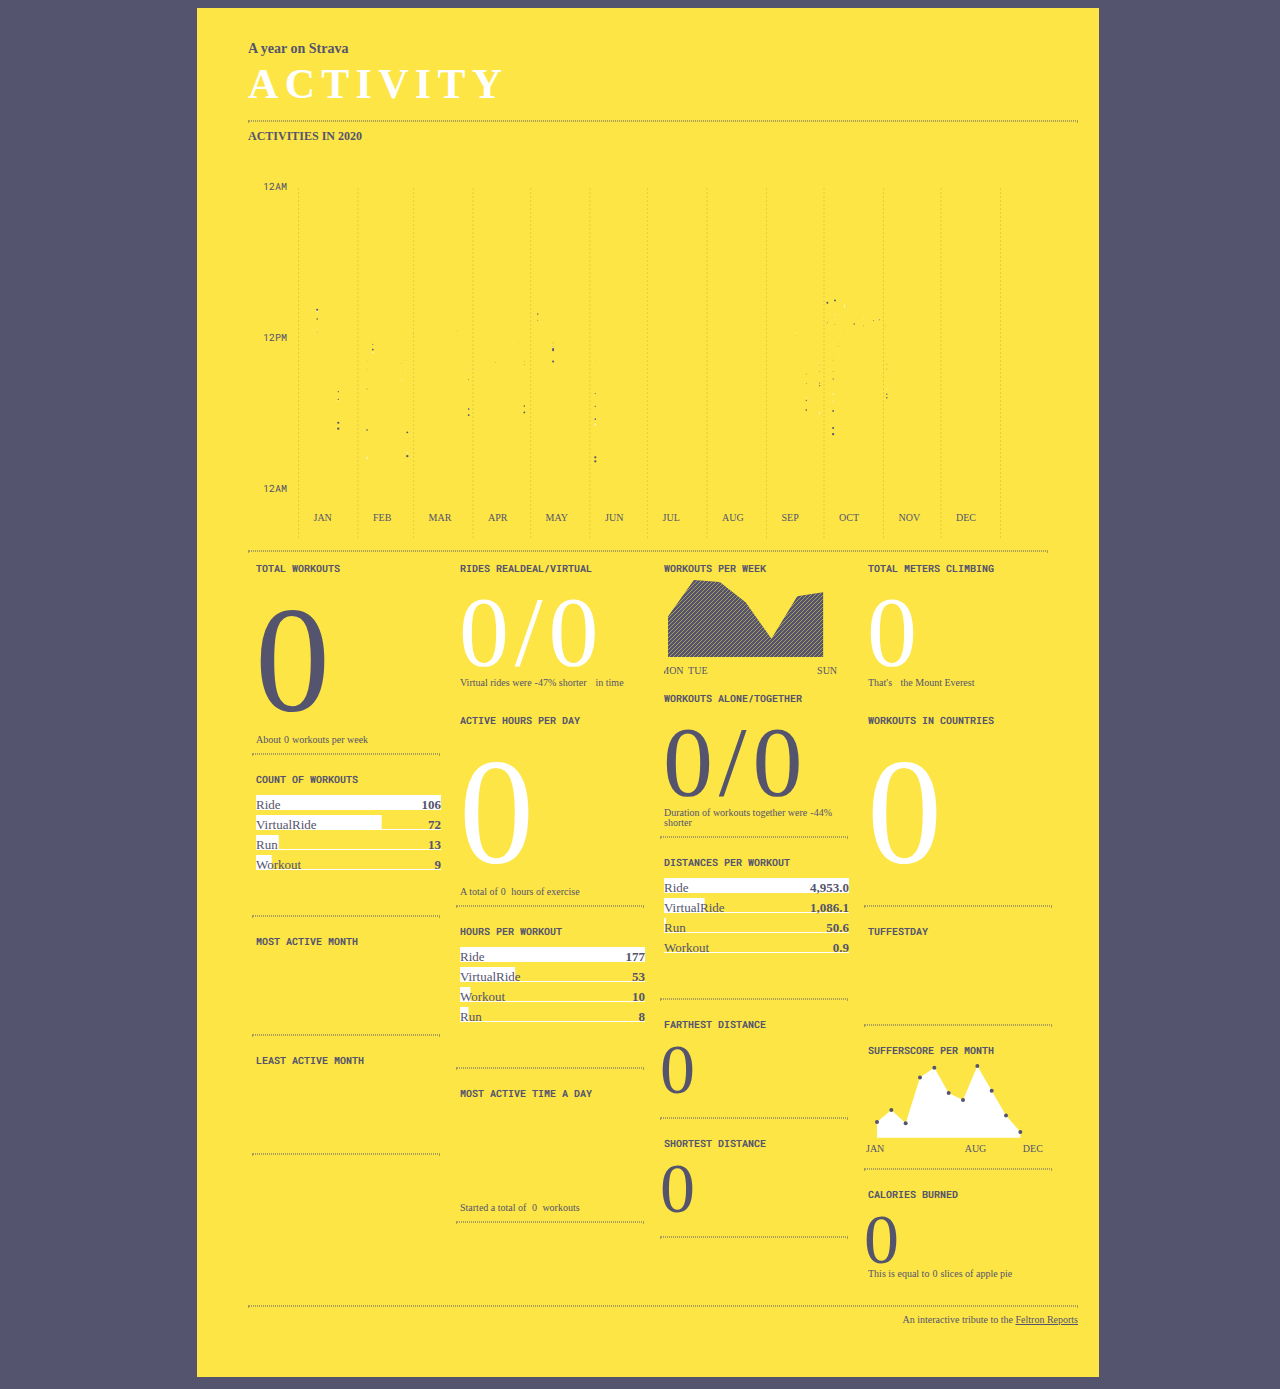
==== commit 53f4d9b6: "Final changes🎉" ====
--- a/index.html
+++ b/index.html
@@ -15,17 +15,24 @@
   <script type="text/javascript" src="/js/d3-array.min.js"></script>
   <script type="text/javascript" src="/js/metrics.js"></script>
   <script type="text/javascript" src="js/smallcharts.js"></script>
-
-
   <script src="http://ajax.googleapis.com/ajax/libs/jquery/1.11.2/jquery.min.js"></script>
   <script>
+
   $(document).ready(function(){
     if($(window).width() <= 900) {
-      // location.reload(true);
   window.location = "mobile.html";
+  }
+  })
 
-  }
-  });
+  var before = $(this).width();
+
+  $(window).resize(function() {
+      var after = $(this).width();
+     if (after <= before && after <= 900) {
+        location.reload()
+     }
+  })
+
   </script>
 
   <!-- Fonts -->
